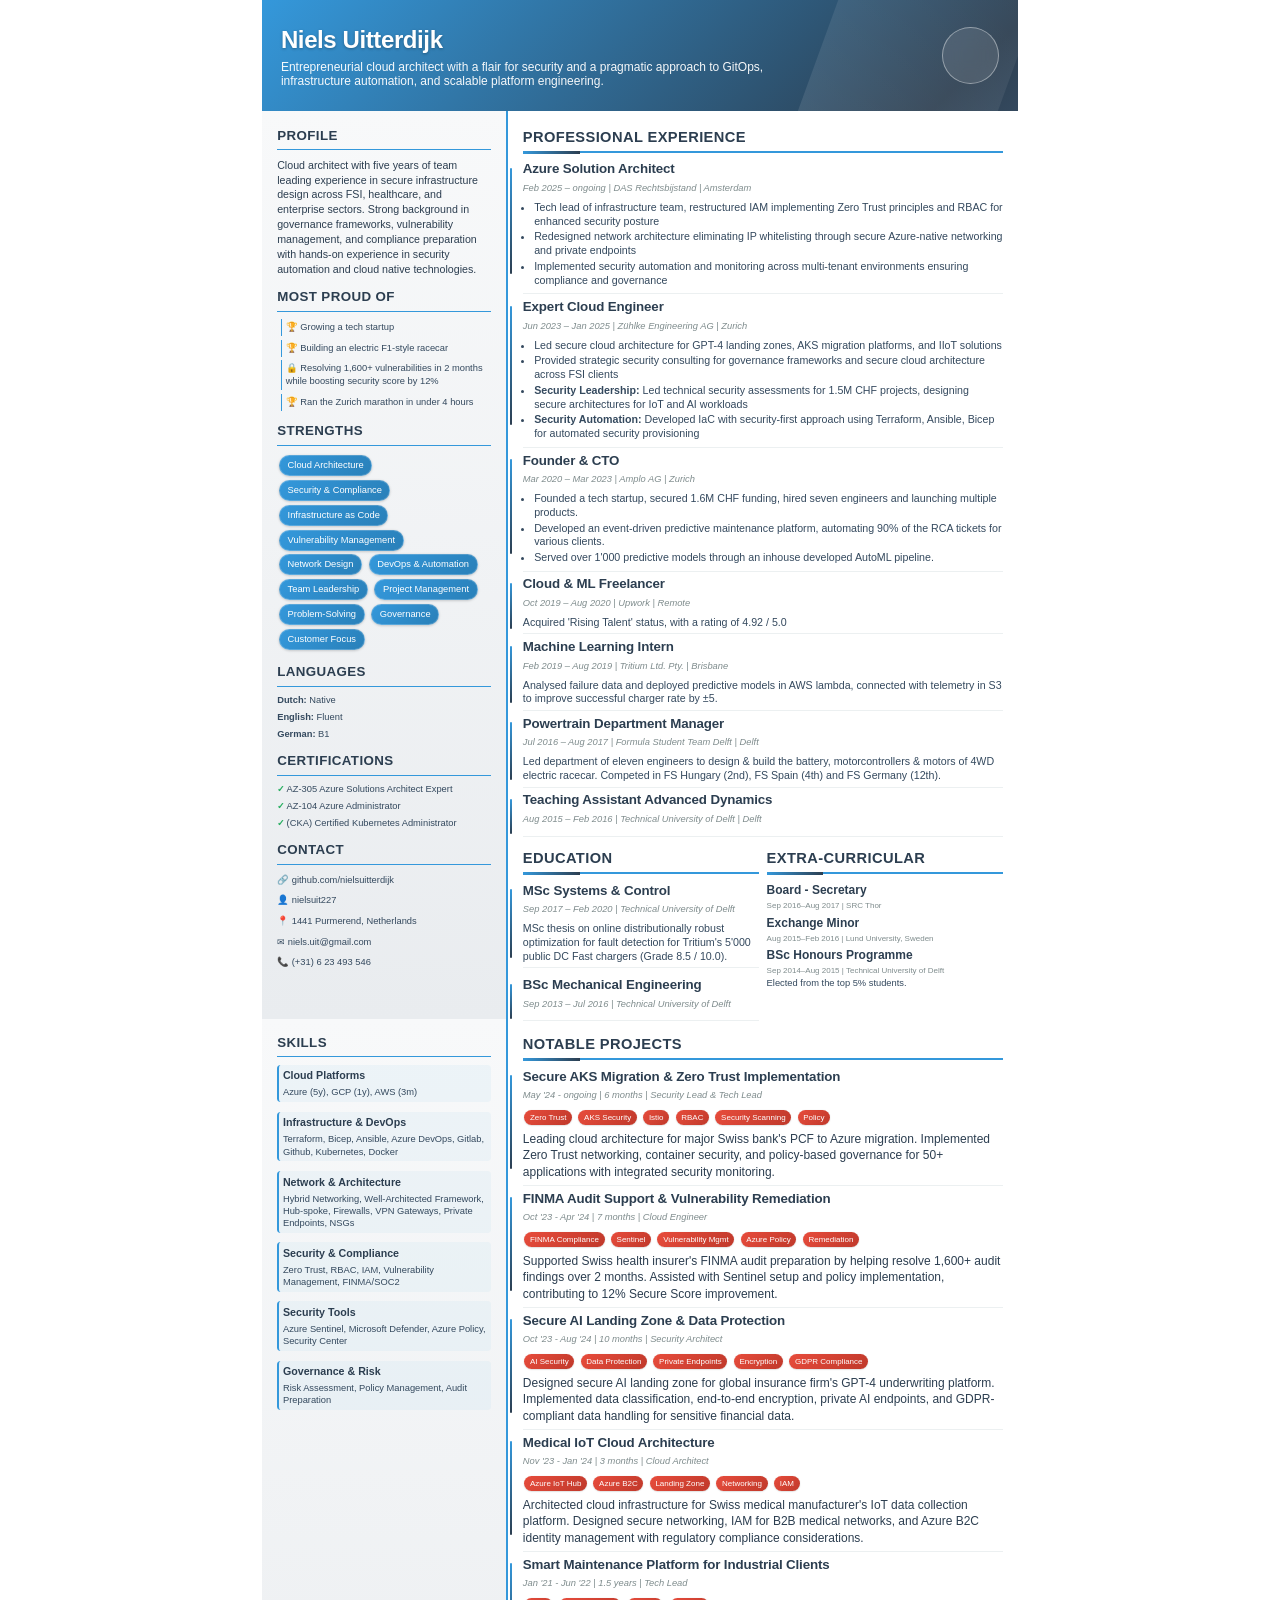
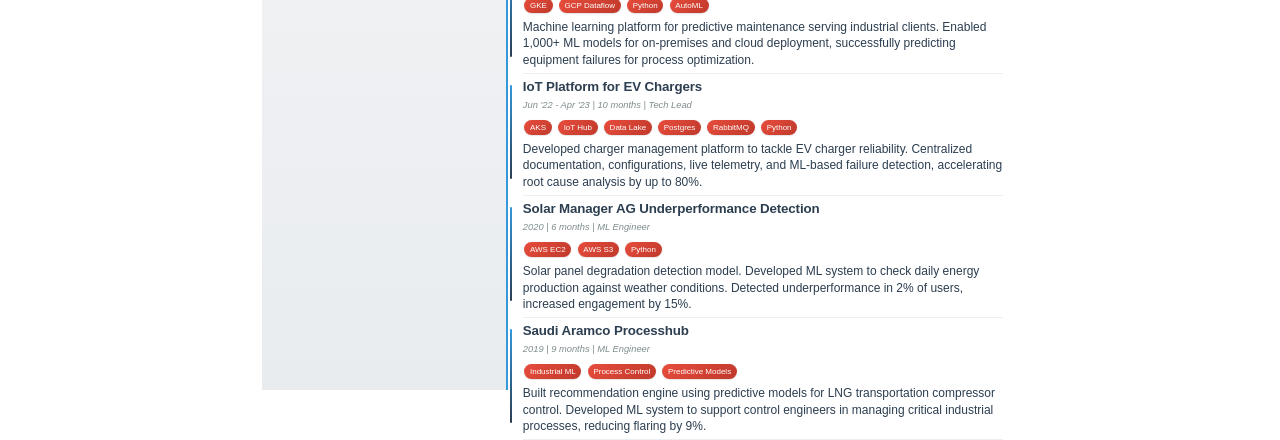
==== print-optimized.html @ 9cee7376 "EN" ====
<!DOCTYPE html>
<html lang="en">
<head>
    <meta charset="UTF-8">
    <meta name="viewport" content="width=device-width, initial-scale=1.0">
    <title>Niels Uitterdijk - Resume (Print Optimized)</title>
    <style>
        @page {
            size: A4;
            margin: 5mm;
        }
        
        * {
            margin: 0;
            padding: 0;
            box-sizing: border-box;
            -webkit-print-color-adjust: exact !important;
            color-adjust: exact !important;
            print-color-adjust: exact !important;
        }
        
        body {
            font-family: 'Segoe UI', Tahoma, Geneva, Verdana, sans-serif;
            font-size: 10pt;
            line-height: 1.4;
            color: #2c3e50;
            background: white;
        }
        
        .resume-container {
            width: 200mm;
            margin: 0 auto;
        }
        
        .header {
            background: linear-gradient(135deg, #3498db 0%, #2c3e50 90%, #34495e 100%);
            color: white;
            padding: 6mm 5mm;
            display: flex;
            justify-content: space-between;
            align-items: center;
            position: relative;
            overflow: hidden;
        }
        
        .header::before {
            content: '';
            position: absolute;
            top: 0;
            right: 0;
            width: 200px;
            height: 100%;
            background: linear-gradient(45deg, rgba(255,255,255,0.1) 0%, rgba(255,255,255,0.05) 100%);
            transform: skewX(-20deg);
        }
        
        .name {
            font-size: 18pt;
            font-weight: 700;
            margin-bottom: 1mm;
            letter-spacing: -0.3pt;
            text-shadow: 0 1px 3px rgba(0,0,0,0.3);
        }
        
        .tagline {
            font-size: 9pt;
            max-width: 130mm;
            opacity: 0.95;
            font-weight: 300;
            line-height: 1.2;
        }
        
        .photo-placeholder {
            width: 15mm;
            height: 15mm;
            border: 1px solid rgba(255,255,255,0.4);
            border-radius: 50%;
            background: rgba(255,255,255,0.1);
            backdrop-filter: blur(10px);
        }
        
        .main-content {
            display: flex;
            background: white;
        }
        
        .sidebar {
            width: 65mm;
            background: linear-gradient(180deg, #f8f9fa 0%, #e9ecef 100%);
            padding: 4mm;
            font-size: 8pt;
            border-right: 2px solid #3498db;
        }
        
        .content {
            flex: 1;
            padding: 4mm;
            font-size: 9pt;
            background: white;
        }
        
        .sidebar h2 {
            color: #2c3e50;
            font-size: 10pt;
            margin-bottom: 2mm;
            border-bottom: 1pt solid #3498db;
            padding-bottom: 1mm;
            font-weight: 600;
            text-transform: uppercase;
            letter-spacing: 0.3pt;
        }
        
        .content h2 {
            color: #2c3e50;
            font-size: 11pt;
            margin-bottom: 2mm;
            border-bottom: 2pt solid #3498db;
            padding-bottom: 1mm;
            font-weight: 600;
            text-transform: uppercase;
            letter-spacing: 0.3pt;
            position: relative;
        }
        
        .content h2::after {
            content: '';
            position: absolute;
            bottom: -2pt;
            left: 0;
            width: 15mm;
            height: 2pt;
            background: linear-gradient(90deg, #3498db, #2c3e50);
        }
        
        .sidebar section, .content section {
            margin-bottom: 3mm;
        }
        
        .tag {
            background: linear-gradient(135deg, #3498db, #2980b9);
            color: white;
            padding: 0.8mm 2mm;
            border-radius: 8pt;
            font-size: 7pt;
            margin: 0.5mm;
            display: inline-block;
            font-weight: 500;
            box-shadow: 0 0.5pt 2pt rgba(0,0,0,0.2);
            border: 0.5pt solid rgba(255,255,255,0.2);
        }
        
        .job, .project {
            margin-bottom: 1mm;
            border-bottom: 0.5pt solid #ecf0f1;
            padding-bottom: 1mm;
            position: relative;
        }
        
        .job::before, .project::before {
            content: '';
            position: absolute;
            left: -3.5mm;
            top: 2mm;
            width: 2pt;
            height: 80%;
            background: linear-gradient(180deg, #3498db, #2c3e50);
            border-radius: 1pt;
        }
        
        .job h3, .project h3 {
            font-size: 10pt;
            margin-bottom: 0.8mm;
            font-weight: 600;
            color: #2c3e50;
            letter-spacing: -0.1pt;
        }
        
        .job-meta, .project-meta {
            font-size: 7pt;
            color: #7f8c8d;
            font-style: italic;
            margin-bottom: 1.5mm;
            font-weight: 500;
        }
        
        .job ul, .job p {
            font-size: 8pt;
            line-height: 1.3;
            color: #34495e;
        }
        
        .job ul {
            padding-left: 3mm;
        }
        
        .job li {
            margin-bottom: 0.5mm;
        }
        
        .tech-tag {
            background: linear-gradient(135deg, #e74c3c, #c0392b);
            color: white;
            padding: 0.6mm 1.5mm;
            border-radius: 6pt;
            font-size: 6pt;
            margin: 0.4mm;
            display: inline-block;
            font-weight: 500;
            box-shadow: 0 0.3pt 1pt rgba(0,0,0,0.2);
        }
        
        .two-columns {
            display: flex;
            gap: 2mm;
            margin-top: 1mm;
        }
        
        .two-columns > div {
            flex: 1;
        }
        
        .page-break {
            page-break-before: always;
        }
        
        .contact-item, .cert-item, .lang-item, .proud-item {
            margin-bottom: 1mm;
            font-size: 7pt;
            color: #34495e;
            font-weight: 400;
        }
        
        .contact-item {
            display: flex;
            align-items: center;
            padding: 0.5mm 0;
        }
        
        .proud-item {
            display: flex;
            align-items: center;
            padding: 0.5mm 0;
            border-left: 1pt solid #3498db;
            padding-left: 1mm;
            margin-left: 1mm;
        }
        
        .cert-item {
            position: relative;
            padding-left: 2.5mm;
        }
        
        .cert-item::before {
            content: '✓';
            position: absolute;
            left: 0;
            top: 0;
            color: #27ae60;
            font-weight: bold;
            font-size: 7pt;
        }
        
        /* Ensure content fits on 2 pages */
        .main-content {
            max-height: 240mm;
        }
        
        .page-two .main-content {
            max-height: 257mm;
        }
    </style>
</head>
<body>
    <div class="resume-container">
        <!-- Page 1 -->
        <div class="header">
            <div>
                <div class="name">Niels Uitterdijk</div>
                <div class="tagline">Entrepreneurial cloud architect with a flair for security and a pragmatic approach to GitOps, infrastructure automation, and scalable platform engineering.</div>
            </div>
            <div class="photo-placeholder"></div>
        </div>
        
        <div class="main-content">
            <div class="sidebar">
                <section>
                    <h2>Profile</h2>
                    <p>Cloud architect with five years of team leading experience in secure infrastructure design across FSI, healthcare, and enterprise sectors. Strong background in governance frameworks, vulnerability management, and compliance preparation with hands-on experience in security automation and cloud native technologies.</p>
                </section>
                
                <section>
                    <h2>Most Proud Of</h2>
                    <div class="proud-item">🏆 Growing a tech startup </div>
                    <div class="proud-item">🏆 Building an electric F1-style racecar </div>
                    <div class="proud-item">🔒 Resolving 1,600+ vulnerabilities in 2 months while boosting security score by 12%</div>
                    <div class="proud-item">🏆 Ran the Zurich marathon in under 4 hours</div>
                </section>
                
                <section>
                    <h2>Strengths</h2>
                    <span class="tag">Cloud Architecture</span>
                    <span class="tag">Security & Compliance</span>
                    <span class="tag">Infrastructure as Code</span>
                    <span class="tag">Vulnerability Management</span>
                    <span class="tag">Network Design</span>
                    <span class="tag">DevOps & Automation</span>
                    <span class="tag">Team Leadership</span>
                    <span class="tag">Project Management</span>
                    <span class="tag">Problem-Solving</span>
                    <span class="tag">Governance</span>
                    <span class="tag">Customer Focus</span>
                </section>
                
                <section>
                    <h2>Languages</h2>
                    <div class="lang-item"><strong>Dutch:</strong> Native</div>
                    <div class="lang-item"><strong>English:</strong> Fluent</div>
                    <div class="lang-item"><strong>German:</strong> B1</div>
                </section>
                
                <section>
                    <h2>Certifications</h2>
                    <div class="cert-item">AZ-305 Azure Solutions Architect Expert</div>
                    <div class="cert-item">AZ-104 Azure Administrator</div>
                    <div class="cert-item">(CKA) Certified Kubernetes Administrator</div>
                </section>
                
                <section>
                    <h2>Contact</h2>
                    <div class="contact-item">🔗 github.com/nielsuitterdijk</div>
                    <div class="contact-item">👤 nielsuit227</div>
                    <div class="contact-item">📍 1441 Purmerend, Netherlands</div>
                    <div class="contact-item">✉ niels.uit@gmail.com</div>
                    <div class="contact-item">📞 (+31) 6 23 493 546</div>
                </section>
            </div>
            
            <div class="content">
                <section>
                    <h2>Professional Experience</h2>
                    
                    <div class="job">
                        <h3>Azure Solution Architect</h3>
                        <div class="job-meta">Feb 2025 – ongoing | DAS Rechtsbijstand | Amsterdam</div>
                        <ul>
                            <li>Tech lead of infrastructure team, restructured IAM implementing Zero Trust principles and RBAC for enhanced security posture</li>
                            <li>Redesigned network architecture eliminating IP whitelisting through secure Azure-native networking and private endpoints</li>
                            <li>Implemented security automation and monitoring across multi-tenant environments ensuring compliance and governance</li>
                        </ul>
                    </div>
                    
                    <div class="job">
                        <h3>Expert Cloud Engineer</h3>
                        <div class="job-meta">Jun 2023 – Jan 2025 | Zühlke Engineering AG | Zurich</div>
                        <ul>
                            <li>Led secure cloud architecture for GPT-4 landing zones, AKS migration platforms, and IIoT solutions</li>
                            <li>Provided strategic security consulting for governance frameworks and secure cloud architecture across FSI clients</li>
                            <li><strong>Security Leadership:</strong> Led technical security assessments for 1.5M CHF projects, designing secure architectures for IoT and AI workloads</li>
                            <li><strong>Security Automation:</strong> Developed IaC with security-first approach using Terraform, Ansible, Bicep for automated security provisioning</li>
                        </ul>
                    </div>
                    
                    <div class="job">
                        <h3>Founder & CTO</h3>
                        <div class="job-meta">Mar 2020 – Mar 2023 | Amplo AG | Zurich</div>
                        <ul>
                            <li>Founded a tech startup, secured 1.6M CHF funding, hired seven engineers and launching multiple products.</li>
                            <li>Developed an event-driven predictive maintenance platform, automating 90% of the RCA tickets for various clients.</li>
                            <li>Served over 1'000 predictive models through an inhouse developed AutoML pipeline.</li>
                        </ul>
                    </div>
                    
                    <div class="job">
                        <h3>Cloud & ML Freelancer</h3>
                        <div class="job-meta">Oct 2019 – Aug 2020 | Upwork | Remote</div>
                        <p>Acquired 'Rising Talent' status, with a rating of 4.92 / 5.0</p>
                    </div>
                    
                    <div class="job">
                        <h3>Machine Learning Intern</h3>
                        <div class="job-meta">Feb 2019 – Aug 2019 | Tritium Ltd. Pty. | Brisbane</div>
                        <p>Analysed failure data and deployed predictive models in AWS lambda, connected with telemetry in S3 to improve successful charger rate by ±5.</p>
                    </div>
                    
                    <div class="job">
                        <h3>Powertrain Department Manager</h3>
                        <div class="job-meta">Jul 2016 – Aug 2017 | Formula Student Team Delft | Delft</div>
                        <p>Led department of eleven engineers to design & build the battery, motorcontrollers & motors of 4WD electric racecar. Competed in FS Hungary (2nd), FS Spain (4th) and FS Germany (12th).</p>
                    </div>
                    
                    <div class="job">
                        <h3>Teaching Assistant Advanced Dynamics</h3>
                        <div class="job-meta">Aug 2015 – Feb 2016 | Technical University of Delft | Delft</div>
                    </div>
                    
                </section>
                
                <div class="two-columns">
                    <div>
                        <section style="margin-bottom: 1mm;">
                            <h2>Education</h2>
                            <div class="job" style="margin-bottom: 2mm; padding-bottom: 1mm;">
                                <h3>MSc Systems & Control</h3>
                                <div class="job-meta">Sep 2017 – Feb 2020 | Technical University of Delft</div>
                                <p>MSc thesis on online distributionally robust optimization for fault detection for Tritium's 5'000 public DC Fast chargers (Grade 8.5 / 10.0).</p>
                            </div>
                            
                            <div class="job" style="margin-bottom: 1mm; padding-bottom: 1mm;">
                                <h3>BSc Mechanical Engineering</h3>
                                <div class="job-meta">Sep 2013 – Jul 2016 | Technical University of Delft</div>
                            </div>
                        </section>
                    </div>
                    
                    <div>
                        <section style="margin-bottom: 1mm;">
                            <h2>Extra-curricular</h2>
                            
                            <div style="margin-bottom: 1mm;">
                                <h3 style="font-size: 9pt; margin-bottom: 0.3mm; color: #2c3e50; font-weight: 600;">Board - Secretary</h3>
                                <div style="font-size: 6pt; color: #7f8c8d;">Sep 2016–Aug 2017 | SRC Thor</div>
                            </div>
                            
                            <div style="margin-bottom: 1mm;">
                                <h3 style="font-size: 9pt; margin-bottom: 0.3mm; color: #2c3e50; font-weight: 600;">Exchange Minor</h3>
                                <div style="font-size: 6pt; color: #7f8c8d;">Aug 2015–Feb 2016 | Lund University, Sweden</div>
                            </div>
                            
                            <div>
                                <h3 style="font-size: 9pt; margin-bottom: 0.3mm; color: #2c3e50; font-weight: 600;">BSc Honours Programme</h3>
                                <div style="font-size: 6pt; color: #7f8c8d; margin-bottom: 0.3mm;">Sep 2014–Aug 2015 | Technical University of Delft</div>
                                <p style="font-size: 7pt; color: #34495e; line-height: 1.2;">Elected from the top 5% students.</p>
                            </div>
                        </section>
                    </div>
                </div>
            </div>
        </div>
        
        <!-- Page 2 -->
        <div class="page-break page-two">
            <div class="main-content">
                <div class="sidebar">
                    <section>
                        <h2>Skills</h2>                        
                        <div style="margin-bottom: 2.5mm; padding: 1mm; background: rgba(52, 152, 219, 0.05); border-radius: 1mm; border-left: 2pt solid #3498db;">
                            <h3 style="font-size: 8pt; margin-bottom: 0.8mm; font-weight: 600; color: #2c3e50;">Cloud Platforms</h3>
                            <p style="font-size: 7pt; line-height: 1.3; color: #34495e;">Azure (5y), GCP (1y), AWS (3m)</p>
                        </div>
                        
                        <div style="margin-bottom: 2.5mm; padding: 1mm; background: rgba(52, 152, 219, 0.05); border-radius: 1mm; border-left: 2pt solid #3498db;">
                            <h3 style="font-size: 8pt; margin-bottom: 0.8mm; font-weight: 600; color: #2c3e50;">Infrastructure & DevOps</h3>
                            <p style="font-size: 7pt; line-height: 1.3; color: #34495e;">Terraform, Bicep, Ansible, Azure DevOps, Gitlab, Github, Kubernetes, Docker</p>
                        </div>
                        <div style="margin-bottom: 2.5mm; padding: 1mm; background: rgba(52, 152, 219, 0.05); border-radius: 1mm; border-left: 2pt solid #3498db;">
                            <h3 style="font-size: 8pt; margin-bottom: 0.8mm; font-weight: 600; color: #2c3e50;">Network & Architecture</h3>
                            <p style="font-size: 7pt; line-height: 1.3; color: #34495e;">Hybrid Networking, Well-Architected Framework, Hub-spoke, Firewalls, VPN Gateways, Private Endpoints, NSGs</p>
                        </div>
                        <div
                            style="margin-bottom: 2.5mm; padding: 1mm; background: rgba(52, 152, 219, 0.05); border-radius: 1mm; border-left: 2pt solid #3498db;">
                            <h3 style="font-size: 8pt; margin-bottom: 0.8mm; font-weight: 600; color: #2c3e50;">Security & Compliance</h3>
                            <p style="font-size: 7pt; line-height: 1.3; color: #34495e;">Zero Trust, RBAC, IAM, Vulnerability Management,
                                FINMA/SOC2</p>
                        </div>
                        <div
                            style="margin-bottom: 2.5mm; padding: 1mm; background: rgba(52, 152, 219, 0.05); border-radius: 1mm; border-left: 2pt solid #3498db;">
                            <h3 style="font-size: 8pt; margin-bottom: 0.8mm; font-weight: 600; color: #2c3e50;">Security Tools</h3>
                            <p style="font-size: 7pt; line-height: 1.3; color: #34495e;">Azure Sentinel, Microsoft Defender, Azure Policy,
                                Security Center</p>
                        </div>
                        <div style="padding: 1mm; background: rgba(52, 152, 219, 0.05); border-radius: 1mm; border-left: 2pt solid #3498db;">
                            <h3 style="font-size: 8pt; margin-bottom: 0.8mm; font-weight: 600; color: #2c3e50;">Governance & Risk</h3>
                            <p style="font-size: 7pt; line-height: 1.3; color: #34495e;">Risk Assessment, Policy Management, Audit Preparation
                            </p>
                        </div>
                    </section>
                </div>
                
                <div class="content">
                    <section>
                        <h2>Notable Projects</h2>
                        
                        <div class="project">
                            <h3>Secure AKS Migration & Zero Trust Implementation</h3>
                            <div class="project-meta">May '24 - ongoing | 6 months | Security Lead & Tech Lead</div>
                            <div style="margin-bottom: 1mm;">
                                <span class="tech-tag">Zero Trust</span>
                                <span class="tech-tag">AKS Security</span>
                                <span class="tech-tag">Istio</span>
                                <span class="tech-tag">RBAC</span>
                                <span class="tech-tag">Security Scanning</span>
                                <span class="tech-tag">Policy</span>
                            </div>
                            <p>Leading cloud architecture for major Swiss bank's PCF to Azure migration. Implemented Zero Trust networking, container security, and policy-based governance for 50+ applications with integrated security monitoring.</p>
                        </div>
                        
                        <div class="project">
                            <h3>FINMA Audit Support & Vulnerability Remediation</h3>
                            <div class="project-meta">Oct '23 - Apr '24 | 7 months | Cloud Engineer</div>
                            <div style="margin-bottom: 1mm;">
                                <span class="tech-tag">FINMA Compliance</span>
                                <span class="tech-tag">Sentinel</span>
                                <span class="tech-tag">Vulnerability Mgmt</span>
                                <span class="tech-tag">Azure Policy</span>
                                <span class="tech-tag">Remediation</span>
                            </div>
                            <p>Supported Swiss health insurer's FINMA audit preparation by helping resolve 1,600+ audit findings over 2 months. Assisted with Sentinel setup and policy implementation, contributing to 12% Secure Score improvement.</p>
                        </div>
                        
                        <div class="project">
                            <h3>Secure AI Landing Zone & Data Protection</h3>
                            <div class="project-meta">Oct '23 - Aug '24 | 10 months | Security Architect</div>
                            <div style="margin-bottom: 1mm;">
                                <span class="tech-tag">AI Security</span>
                                <span class="tech-tag">Data Protection</span>
                                <span class="tech-tag">Private Endpoints</span>
                                <span class="tech-tag">Encryption</span>
                                <span class="tech-tag">GDPR Compliance</span>
                            </div>
                            <p>Designed secure AI landing zone for global insurance firm's GPT-4 underwriting platform. Implemented data classification, end-to-end encryption, private AI endpoints, and GDPR-compliant data handling for sensitive financial data.</p>
                        </div>
                        
                        <div class="project">
                            <h3>Medical IoT Cloud Architecture</h3>
                            <div class="project-meta">Nov '23 - Jan '24 | 3 months | Cloud Architect</div>
                            <div style="margin-bottom: 1mm;">
                                <span class="tech-tag">Azure IoT Hub</span>
                                <span class="tech-tag">Azure B2C</span>
                                <span class="tech-tag">Landing Zone</span>
                                <span class="tech-tag">Networking</span>
                                <span class="tech-tag">IAM</span>
                            </div>
                            <p>Architected cloud infrastructure for Swiss medical manufacturer's IoT data collection platform. Designed secure networking, IAM for B2B medical networks, and Azure B2C identity management with regulatory compliance considerations.</p>
                        </div>
                        
                        <div class="project">
                            <h3>Smart Maintenance Platform for Industrial Clients</h3>
                            <div class="project-meta">Jan '21 - Jun '22 | 1.5 years | Tech Lead</div>
                            <div style="margin-bottom: 1mm;">
                                <span class="tech-tag">GKE</span>
                                <span class="tech-tag">GCP Dataflow</span>
                                <span class="tech-tag">Python</span>
                                <span class="tech-tag">AutoML</span>
                            </div>
                            <p>Machine learning platform for predictive maintenance serving industrial clients. Enabled 1,000+ ML models for on-premises and cloud deployment, successfully predicting equipment failures for process optimization.</p>
                        </div>
                        
                        <div class="project">
                            <h3>IoT Platform for EV Chargers</h3>
                            <div class="project-meta">Jun '22 - Apr '23 | 10 months | Tech Lead</div>
                            <div style="margin-bottom: 1mm;">
                                <span class="tech-tag">AKS</span>
                                <span class="tech-tag">IoT Hub</span>
                                <span class="tech-tag">Data Lake</span>
                                <span class="tech-tag">Postgres</span>
                                <span class="tech-tag">RabbitMQ</span>
                                <span class="tech-tag">Python</span>
                            </div>
                            <p>Developed charger management platform to tackle EV charger reliability. Centralized documentation, configurations, live telemetry, and ML-based failure detection, accelerating root cause analysis by up to 80%.</p>
                        </div>
                        
                        <div class="project">
                            <h3>Solar Manager AG Underperformance Detection</h3>
                            <div class="project-meta">2020 | 6 months | ML Engineer</div>
                            <div style="margin-bottom: 1mm;">
                                <span class="tech-tag">AWS EC2</span>
                                <span class="tech-tag">AWS S3</span>
                                <span class="tech-tag">Python</span>
                            </div>
                            <p>Solar panel degradation detection model. Developed ML system to check daily energy production against weather conditions. Detected underperformance in 2% of users, increased engagement by 15%.</p>
                        </div>
                        
                        <div class="project">
                            <h3>Saudi Aramco Processhub</h3>
                            <div class="project-meta">2019 | 9 months | ML Engineer</div>
                            <div style="margin-bottom: 1mm;">
                                <span class="tech-tag">Industrial ML</span>
                                <span class="tech-tag">Process Control</span>
                                <span class="tech-tag">Predictive Models</span>
                            </div>
                            <p>Built recommendation engine using predictive models for LNG transportation compressor control. Developed ML system to support control engineers in managing critical industrial processes, reducing flaring by 9%.</p>
                        </div>
                    </section>
                </div>
            </div>
        </div>
    </div>
    
    <!-- <script>
        // Auto-print when page loads
        window.addEventListener('load', function() {
            setTimeout(() => {
                window.print();
            }, 500);
        });
    </script> -->
</body>
</html>
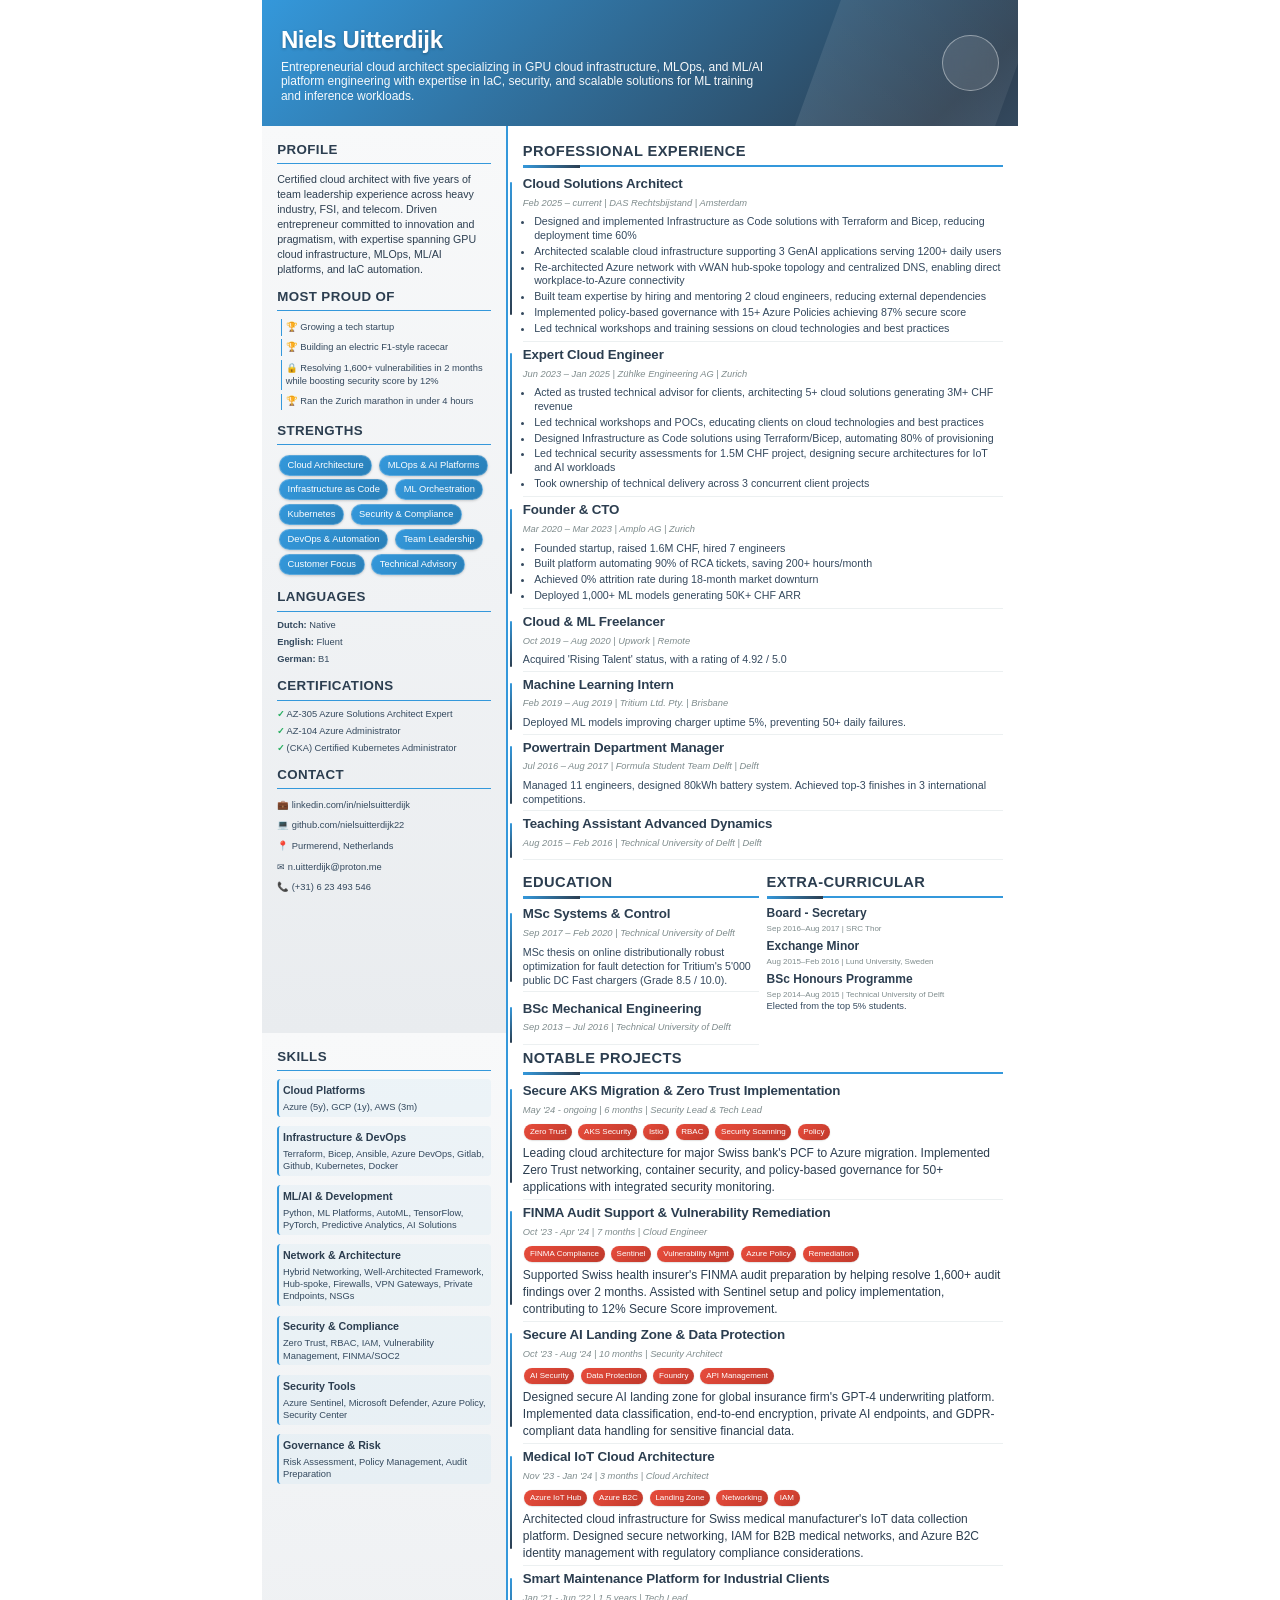
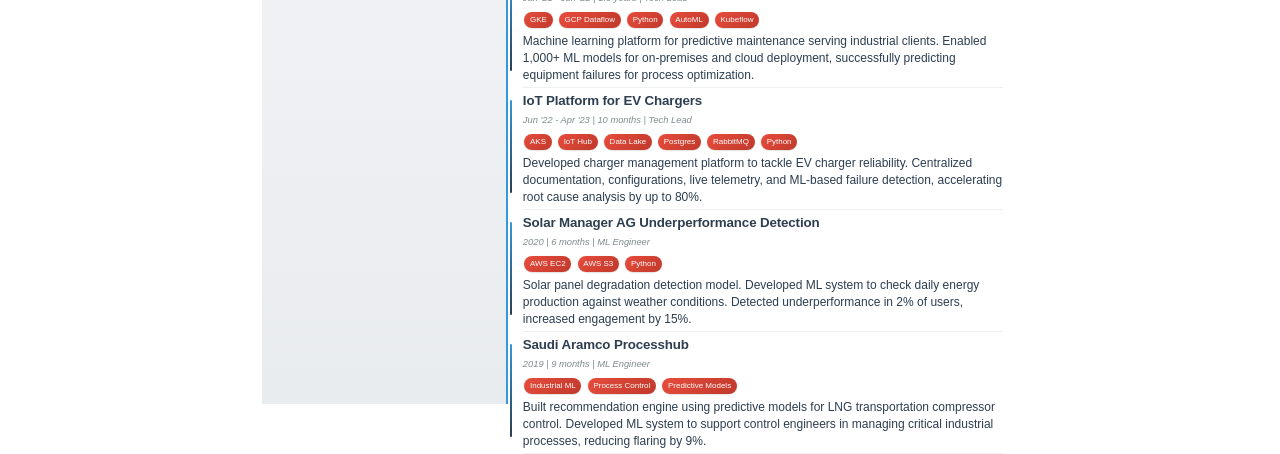
==== commit be7aa456: "update jan 26" ====
--- a/print-optimized.html
+++ b/print-optimized.html
@@ -276,7 +276,7 @@
         <div class="header">
             <div>
                 <div class="name">Niels Uitterdijk</div>
-                <div class="tagline">Entrepreneurial cloud architect with a flair for security and a pragmatic approach to GitOps, infrastructure automation, and scalable platform engineering.</div>
+                <div class="tagline">Entrepreneurial cloud architect specializing in GPU cloud infrastructure, MLOps, and ML/AI platform engineering with expertise in IaC, security, and scalable solutions for ML training and inference workloads.</div>
             </div>
             <div class="photo-placeholder"></div>
         </div>
@@ -285,7 +285,7 @@
             <div class="sidebar">
                 <section>
                     <h2>Profile</h2>
-                    <p>Cloud architect with five years of team leading experience in secure infrastructure design across FSI, healthcare, and enterprise sectors. Strong background in governance frameworks, vulnerability management, and compliance preparation with hands-on experience in security automation and cloud native technologies.</p>
+                    <p>Certified cloud architect with five years of team leadership experience across heavy industry, FSI, and telecom. Driven entrepreneur committed to innovation and pragmatism, with expertise spanning GPU cloud infrastructure, MLOps, ML/AI platforms, and IaC automation.</p>
                 </section>
                 
                 <section>
@@ -299,16 +299,15 @@
                 <section>
                     <h2>Strengths</h2>
                     <span class="tag">Cloud Architecture</span>
+                    <span class="tag">MLOps & AI Platforms</span>
+                    <span class="tag">Infrastructure as Code</span>
+                    <span class="tag">ML Orchestration</span>
+                    <span class="tag">Kubernetes</span>
                     <span class="tag">Security & Compliance</span>
-                    <span class="tag">Infrastructure as Code</span>
-                    <span class="tag">Vulnerability Management</span>
-                    <span class="tag">Network Design</span>
                     <span class="tag">DevOps & Automation</span>
                     <span class="tag">Team Leadership</span>
-                    <span class="tag">Project Management</span>
-                    <span class="tag">Problem-Solving</span>
-                    <span class="tag">Governance</span>
                     <span class="tag">Customer Focus</span>
+                    <span class="tag">Technical Advisory</span>
                 </section>
                 
                 <section>
@@ -327,10 +326,10 @@
                 
                 <section>
                     <h2>Contact</h2>
-                    <div class="contact-item">🔗 github.com/nielsuitterdijk</div>
-                    <div class="contact-item">👤 nielsuit227</div>
-                    <div class="contact-item">📍 1441 Purmerend, Netherlands</div>
-                    <div class="contact-item">✉ niels.uit@gmail.com</div>
+                    <div class="contact-item">💼 linkedin.com/in/nielsuitterdijk</div>
+                    <div class="contact-item">💻 github.com/nielsuitterdijk22</div>
+                    <div class="contact-item">📍 Purmerend, Netherlands</div>
+                    <div class="contact-item">✉ n.uitterdijk@proton.me</div>
                     <div class="contact-item">📞 (+31) 6 23 493 546</div>
                 </section>
             </div>
@@ -340,12 +339,15 @@
                     <h2>Professional Experience</h2>
                     
                     <div class="job">
-                        <h3>Azure Solution Architect</h3>
-                        <div class="job-meta">Feb 2025 – ongoing | DAS Rechtsbijstand | Amsterdam</div>
+                        <h3>Cloud Solutions Architect</h3>
+                        <div class="job-meta">Feb 2025 – current | DAS Rechtsbijstand | Amsterdam</div>
                         <ul>
-                            <li>Tech lead of infrastructure team, restructured IAM implementing Zero Trust principles and RBAC for enhanced security posture</li>
-                            <li>Redesigned network architecture eliminating IP whitelisting through secure Azure-native networking and private endpoints</li>
-                            <li>Implemented security automation and monitoring across multi-tenant environments ensuring compliance and governance</li>
+                            <li>Designed and implemented Infrastructure as Code solutions with Terraform and Bicep, reducing deployment time 60%</li>
+                            <li>Architected scalable cloud infrastructure supporting 3 GenAI applications serving 1200+ daily users</li>
+                            <li>Re-architected Azure network with vWAN hub-spoke topology and centralized DNS, enabling direct workplace-to-Azure connectivity</li>
+                            <li>Built team expertise by hiring and mentoring 2 cloud engineers, reducing external dependencies</li>
+                            <li>Implemented policy-based governance with 15+ Azure Policies achieving 87% secure score</li>
+                            <li>Led technical workshops and training sessions on cloud technologies and best practices</li>
                         </ul>
                     </div>
                     
@@ -353,10 +355,11 @@
                         <h3>Expert Cloud Engineer</h3>
                         <div class="job-meta">Jun 2023 – Jan 2025 | Zühlke Engineering AG | Zurich</div>
                         <ul>
-                            <li>Led secure cloud architecture for GPT-4 landing zones, AKS migration platforms, and IIoT solutions</li>
-                            <li>Provided strategic security consulting for governance frameworks and secure cloud architecture across FSI clients</li>
-                            <li><strong>Security Leadership:</strong> Led technical security assessments for 1.5M CHF projects, designing secure architectures for IoT and AI workloads</li>
-                            <li><strong>Security Automation:</strong> Developed IaC with security-first approach using Terraform, Ansible, Bicep for automated security provisioning</li>
+                            <li>Acted as trusted technical advisor for clients, architecting 5+ cloud solutions generating 3M+ CHF revenue</li>
+                            <li>Led technical workshops and POCs, educating clients on cloud technologies and best practices</li>
+                            <li>Designed Infrastructure as Code solutions using Terraform/Bicep, automating 80% of provisioning</li>
+                            <li>Led technical security assessments for 1.5M CHF project, designing secure architectures for IoT and AI workloads</li>
+                            <li>Took ownership of technical delivery across 3 concurrent client projects</li>
                         </ul>
                     </div>
                     
@@ -364,9 +367,10 @@
                         <h3>Founder & CTO</h3>
                         <div class="job-meta">Mar 2020 – Mar 2023 | Amplo AG | Zurich</div>
                         <ul>
-                            <li>Founded a tech startup, secured 1.6M CHF funding, hired seven engineers and launching multiple products.</li>
-                            <li>Developed an event-driven predictive maintenance platform, automating 90% of the RCA tickets for various clients.</li>
-                            <li>Served over 1'000 predictive models through an inhouse developed AutoML pipeline.</li>
+                            <li>Founded startup, raised 1.6M CHF, hired 7 engineers</li>
+                            <li>Built platform automating 90% of RCA tickets, saving 200+ hours/month</li>
+                            <li>Achieved 0% attrition rate during 18-month market downturn</li>
+                            <li>Deployed 1,000+ ML models generating 50K+ CHF ARR</li>
                         </ul>
                     </div>
                     
@@ -379,13 +383,13 @@
                     <div class="job">
                         <h3>Machine Learning Intern</h3>
                         <div class="job-meta">Feb 2019 – Aug 2019 | Tritium Ltd. Pty. | Brisbane</div>
-                        <p>Analysed failure data and deployed predictive models in AWS lambda, connected with telemetry in S3 to improve successful charger rate by ±5.</p>
+                        <p>Deployed ML models improving charger uptime 5%, preventing 50+ daily failures.</p>
                     </div>
                     
                     <div class="job">
                         <h3>Powertrain Department Manager</h3>
                         <div class="job-meta">Jul 2016 – Aug 2017 | Formula Student Team Delft | Delft</div>
-                        <p>Led department of eleven engineers to design & build the battery, motorcontrollers & motors of 4WD electric racecar. Competed in FS Hungary (2nd), FS Spain (4th) and FS Germany (12th).</p>
+                        <p>Managed 11 engineers, designed 80kWh battery system. Achieved top-3 finishes in 3 international competitions.</p>
                     </div>
                     
                     <div class="job">
@@ -453,6 +457,10 @@
                             <p style="font-size: 7pt; line-height: 1.3; color: #34495e;">Terraform, Bicep, Ansible, Azure DevOps, Gitlab, Github, Kubernetes, Docker</p>
                         </div>
                         <div style="margin-bottom: 2.5mm; padding: 1mm; background: rgba(52, 152, 219, 0.05); border-radius: 1mm; border-left: 2pt solid #3498db;">
+                            <h3 style="font-size: 8pt; margin-bottom: 0.8mm; font-weight: 600; color: #2c3e50;">ML/AI & Development</h3>
+                            <p style="font-size: 7pt; line-height: 1.3; color: #34495e;">Python, ML Platforms, AutoML, TensorFlow, PyTorch, Predictive Analytics, AI Solutions</p>
+                        </div>
+                        <div style="margin-bottom: 2.5mm; padding: 1mm; background: rgba(52, 152, 219, 0.05); border-radius: 1mm; border-left: 2pt solid #3498db;">
                             <h3 style="font-size: 8pt; margin-bottom: 0.8mm; font-weight: 600; color: #2c3e50;">Network & Architecture</h3>
                             <p style="font-size: 7pt; line-height: 1.3; color: #34495e;">Hybrid Networking, Well-Architected Framework, Hub-spoke, Firewalls, VPN Gateways, Private Endpoints, NSGs</p>
                         </div>
@@ -513,9 +521,8 @@
                             <div style="margin-bottom: 1mm;">
                                 <span class="tech-tag">AI Security</span>
                                 <span class="tech-tag">Data Protection</span>
-                                <span class="tech-tag">Private Endpoints</span>
-                                <span class="tech-tag">Encryption</span>
-                                <span class="tech-tag">GDPR Compliance</span>
+                                <span class="tech-tag">Foundry</span>
+                                <span class="tech-tag">API Management</span>
                             </div>
                             <p>Designed secure AI landing zone for global insurance firm's GPT-4 underwriting platform. Implemented data classification, end-to-end encryption, private AI endpoints, and GDPR-compliant data handling for sensitive financial data.</p>
                         </div>
@@ -541,6 +548,7 @@
                                 <span class="tech-tag">GCP Dataflow</span>
                                 <span class="tech-tag">Python</span>
                                 <span class="tech-tag">AutoML</span>
+                                <span class="tech-tag">Kubeflow</span>
                             </div>
                             <p>Machine learning platform for predictive maintenance serving industrial clients. Enabled 1,000+ ML models for on-premises and cloud deployment, successfully predicting equipment failures for process optimization.</p>
                         </div>
